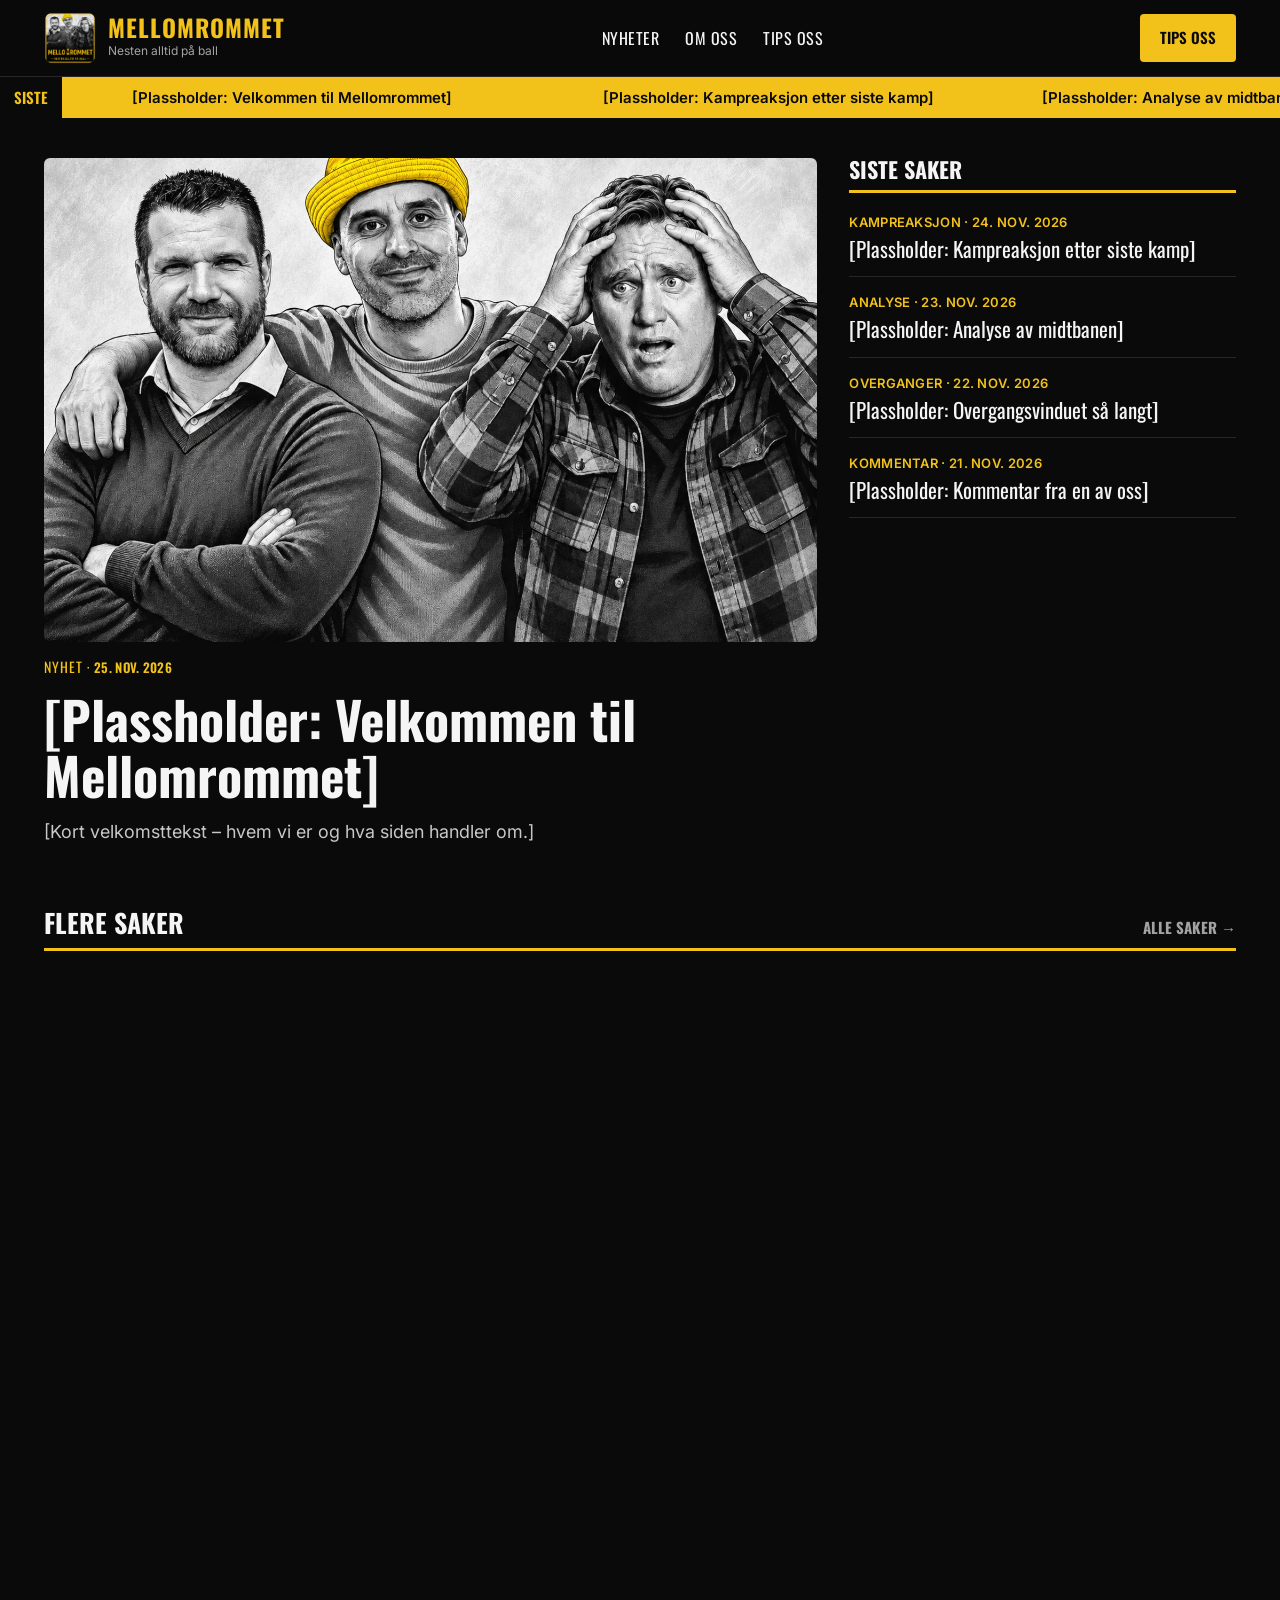
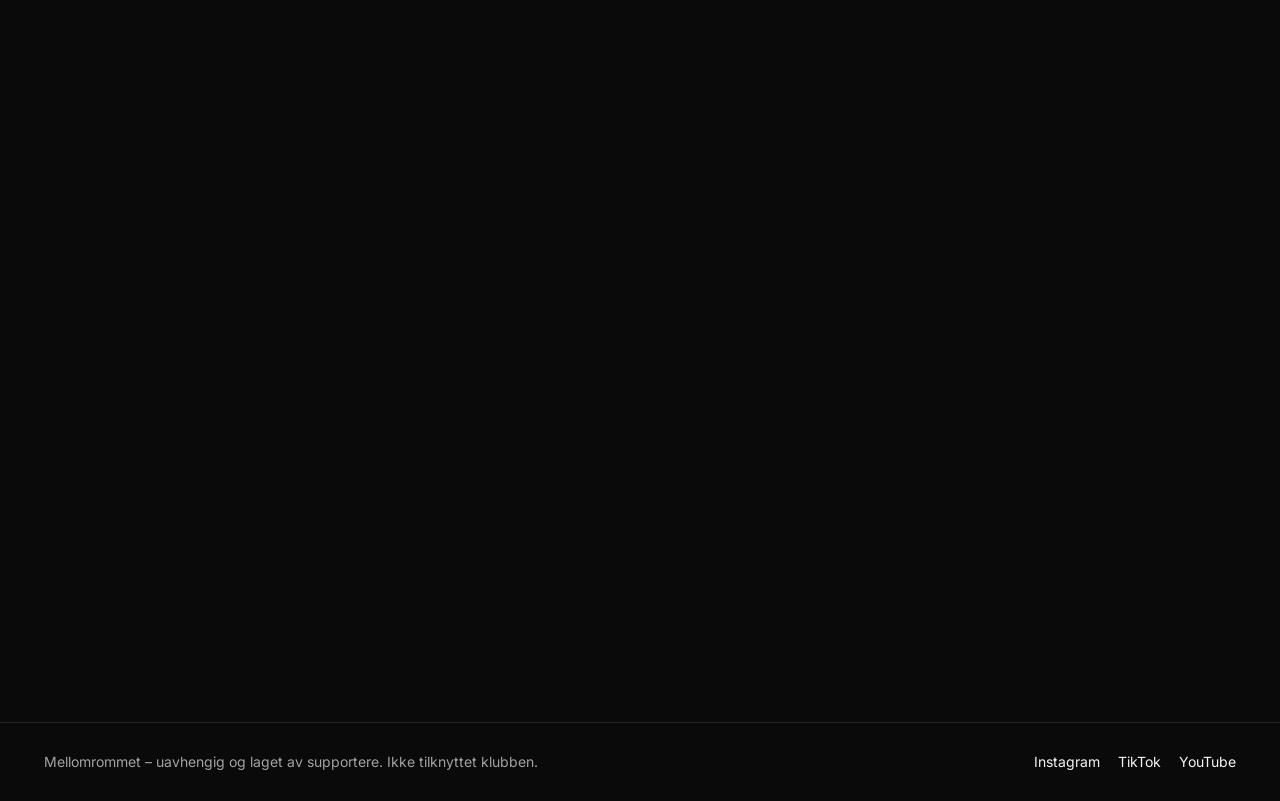
==== podkast.html @ 79f3010a "Add files via upload" ====
<!doctype html>
<html lang="nb">
<head>
<meta charset="utf-8">
<meta name="viewport" content="width=device-width, initial-scale=1">
<title>Podkast – Mellomrommet</title>
<meta name="description" content="Alle episoder av Mellomrommet.">
<meta property="og:title" content="Podkast – Mellomrommet">
<meta property="og:description" content="Alle episoder av Mellomrommet.">
<meta property="og:image" content="/images/logo-bred.png">
<meta name="theme-color" content="#0A0A0A">
<link rel="icon" href="/images/logo.png">
<link rel="preconnect" href="https://fonts.googleapis.com">
<link rel="preconnect" href="https://fonts.gstatic.com" crossorigin>
<link rel="stylesheet" href="https://fonts.googleapis.com/css2?family=Oswald:wght@500;600;700&family=Inter:wght@400;500;600&display=swap">
<link rel="stylesheet" href="/css/style.css">
</head>
<body data-side="podkast">
<main id="innhold"><div class="wrap"><p class="tom-melding">Laster …</p></div></main>
<script src="/js/app.js" defer></script>
</body>
</html>
---- css/style.css ----
:root{
  --bg:#0A0A0A; --surface:#161616; --surface2:#1C1C1C; --line:#262626; --line2:#3A3A3A;
  --gul:#F2C21B; --krem:#EDE4CC; --tekst:#F5F5F5; --tekst2:#C7C7C7; --dempet:#A3A3A3;
  --rad:6px; --maks:1240px;
}
*{box-sizing:border-box}
html{scroll-behavior:smooth}
body{margin:0;background:var(--bg);color:var(--tekst);font-family:Inter,system-ui,sans-serif;font-size:16px;line-height:1.55;-webkit-font-smoothing:antialiased}
img{max-width:100%;display:block}
a{color:var(--tekst);text-decoration:none}
a:hover{color:var(--gul)}
:focus-visible{outline:2px solid var(--gul);outline-offset:3px}
h1,h2,h3,.oswald{font-family:Oswald,Impact,sans-serif;font-weight:700;line-height:1.08;margin:0}
.wrap{max-width:var(--maks);margin:0 auto;padding:0 24px}
.skip{position:absolute;left:-999px;top:0;background:var(--gul);color:#000;padding:8px 12px;z-index:100}
.skip:focus{left:8px}

/* Header */
.header{position:sticky;top:0;z-index:50;background:rgba(10,10,10,.92);backdrop-filter:blur(8px);border-bottom:1px solid var(--line)}
.header .wrap{display:flex;align-items:center;justify-content:space-between;gap:20px;padding-top:12px;padding-bottom:12px}
.brand{display:flex;align-items:center;gap:12px}
.brand img{width:52px;height:52px;border-radius:10px;object-fit:cover}
.brand b{font-family:Oswald,sans-serif;font-size:24px;letter-spacing:1px;color:var(--gul);display:block;line-height:1}
.brand small{display:block;color:var(--dempet);font-size:12px;margin-top:3px}
.nav{display:flex;gap:26px;font-family:Oswald,sans-serif;text-transform:uppercase;letter-spacing:.5px;font-size:16px}
.nav a[aria-current="page"]{color:var(--gul)}
.knapp{display:inline-flex;align-items:center;gap:8px;background:var(--gul);color:#0A0A0A;font-family:Oswald,sans-serif;font-weight:600;text-transform:uppercase;font-size:15px;padding:12px 20px;border-radius:4px;border:0;cursor:pointer;transition:transform .15s,filter .15s}
.knapp:hover{color:#0A0A0A;filter:brightness(1.08);transform:translateY(-1px)}
.knapp.omriss{background:transparent;color:var(--tekst);border:1px solid var(--line2)}
.knapp.omriss:hover{border-color:var(--gul);color:var(--gul)}
.menyknapp{display:none;width:44px;height:44px;background:none;border:0;color:var(--tekst);cursor:pointer}
@media (max-width:900px){
  .nav{display:none;position:absolute;top:100%;left:0;right:0;flex-direction:column;gap:0;background:var(--bg);border-bottom:1px solid var(--line)}
  .nav.open{display:flex}
  .nav a{padding:14px 24px;border-top:1px solid var(--line)}
  .menyknapp{display:flex;align-items:center;justify-content:center}
  .header .lytt{display:none}
}

/* Ticker */
.ticker{background:var(--gul);color:#0A0A0A;overflow:hidden;display:flex;align-items:center;font-weight:600;font-size:15px}
.ticker .merke{flex-shrink:0;background:#0A0A0A;color:var(--gul);font-family:Oswald,sans-serif;text-transform:uppercase;padding:9px 14px;z-index:1}
.ticker .spor{display:flex;gap:48px;white-space:nowrap;padding-left:24px;animation:rull 40s linear infinite}
.ticker:hover .spor{animation-play-state:paused}
.ticker a{color:#0A0A0A}
.ticker a:hover{text-decoration:underline}
.ticker .kat{font-family:Oswald,sans-serif;text-transform:uppercase;font-size:13px;opacity:.7;margin-right:8px}
@keyframes rull{from{transform:translateX(0)}to{transform:translateX(-50%)}}

/* Typografi-hjelpere */
.kat{font-family:Oswald,sans-serif;color:var(--gul);text-transform:uppercase;font-size:14px;letter-spacing:1px}
.meta{font-size:13px;color:var(--dempet);text-transform:uppercase;font-weight:600;letter-spacing:.3px}
.seksjonstittel{font-family:Oswald,sans-serif;text-transform:uppercase;font-size:26px;border-bottom:3px solid var(--gul);padding-bottom:10px;margin:0 0 20px;display:flex;justify-content:space-between;align-items:baseline}
.seksjonstittel a{font-size:15px;color:var(--dempet)}
main{padding:40px 0 72px}
main > .wrap{display:flex;flex-direction:column;gap:64px}

/* Forside: hovedsak */
.lead{display:grid;grid-template-columns:2fr 1fr;gap:32px}
.hovedsak{display:flex;flex-direction:column;gap:14px}
.hovedsak .bilde{aspect-ratio:16/10;border-radius:var(--rad);overflow:hidden;background:var(--surface2)}
.hovedsak .bilde img{width:100%;height:100%;object-fit:cover;transition:transform .6s}
.hovedsak:hover .bilde img{transform:scale(1.03)}
.hovedsak h1{font-size:clamp(32px,4.2vw,52px);text-transform:none}
.hovedsak p{margin:0;color:var(--tekst2);font-size:18px}
.siste{display:flex;flex-direction:column}
.siste h2{font-size:22px;text-transform:uppercase;border-bottom:3px solid var(--gul);padding-bottom:8px;margin-bottom:4px}
.siste a{display:flex;flex-direction:column;gap:4px;padding:15px 0;border-bottom:1px solid var(--line)}
.siste a span:last-child{font-family:Oswald,sans-serif;font-size:21px;line-height:1.2}
.siste .meta{color:var(--gul)}

.boks{background:var(--surface);border:1px solid var(--line);border-radius:8px;padding:24px}
.nestekamp{margin-top:24px;display:flex;flex-direction:column;gap:6px}
.nestekamp strong{font-family:Oswald,sans-serif;font-size:26px;font-weight:600}

/* Episode */
.episode{display:grid;grid-template-columns:auto 1fr;gap:28px;align-items:center;padding:32px}
.episode > img{width:160px;height:160px;border-radius:8px;object-fit:cover}
.episode h2{font-size:32px;margin:6px 0 10px}
.episode p{margin:0 0 16px;color:var(--tekst2)}
.spiller{display:flex;align-items:center;gap:16px;margin-bottom:18px}
.spill{width:56px;height:56px;border-radius:50%;border:0;background:var(--gul);display:flex;align-items:center;justify-content:center;cursor:pointer;flex-shrink:0;transition:transform .15s}
.spill:hover{transform:scale(1.06)}
.spill svg{width:22px;height:22px;fill:#0A0A0A}
.bar{flex:1;height:6px;background:#333;border-radius:3px;cursor:pointer;position:relative}
.bar i{position:absolute;left:0;top:0;bottom:0;width:0;background:var(--gul);border-radius:3px}
.tid{color:var(--dempet);font-size:14px;min-width:88px;text-align:right}
.plattformer{display:flex;gap:10px;flex-wrap:wrap}
@media (max-width:700px){.episode{grid-template-columns:1fr;padding:20px}.episode > img{width:100%;height:auto;aspect-ratio:1}}

/* Kort */
.kort-grid{display:grid;grid-template-columns:repeat(auto-fill,minmax(260px,1fr));gap:24px}
.kort{display:flex;flex-direction:column;gap:10px;transition:transform .2s}
.kort:hover{transform:translateY(-4px)}
.kort .bilde{aspect-ratio:16/9;background:var(--surface2);border-radius:var(--rad);overflow:hidden;display:flex;align-items:center;justify-content:center}
.kort .bilde img{width:100%;height:100%;object-fit:cover}
.kort .bilde .tomt{width:64px;opacity:.35}
.kort h3{font-size:22px;line-height:1.2;font-weight:600}
.kort p{margin:0;color:var(--dempet);font-size:15px}

/* Om oss-bånd */
.to{display:grid;grid-template-columns:1fr 1fr;gap:48px;align-items:center}
.to img{border-radius:var(--rad);width:100%}
.to h2{font-size:clamp(34px,4vw,48px);text-transform:uppercase;margin:8px 0 16px}
.to p{color:var(--tekst2);font-size:18px;margin:0 0 12px}

/* Skjema */
.skjema{max-width:760px;display:flex;flex-direction:column;gap:12px}
.skjema h2{font-size:28px;text-transform:uppercase}
.skjema label{font-size:14px;font-weight:600}
.skjema input,.skjema textarea{background:var(--bg);color:var(--tekst);border:1px solid var(--line2);border-radius:4px;padding:12px;font:inherit}
.skjema textarea{min-height:120px;resize:vertical}
.skjema .knapp{align-self:flex-start}
.takk{color:var(--gul);font-weight:600}

/* Filter */
.filter{display:flex;flex-wrap:wrap;gap:8px;margin-bottom:28px}
.filter button{background:var(--surface);color:var(--tekst);border:1px solid var(--line2);border-radius:999px;padding:10px 16px;font:600 14px Inter,sans-serif;cursor:pointer}
.filter button[aria-pressed="true"]{background:var(--gul);color:#0A0A0A;border-color:var(--gul)}

/* Artikkel */
.artikkel{max-width:760px;margin:0 auto;display:flex;flex-direction:column;gap:18px}
.artikkel h1{font-size:clamp(34px,5vw,54px)}
.artikkel .ingress{font-size:20px;color:var(--tekst2);margin:0}
.artikkel .hovedbilde{border-radius:var(--rad);width:100%}
.brodtekst{font-size:18px;line-height:1.7}
.brodtekst a{color:var(--gul);text-decoration:underline}
.kilde{border-left:3px solid var(--gul);padding:12px 16px;background:var(--surface);font-size:15px}

/* Episodeliste */
.ep-liste{display:flex;flex-direction:column;gap:16px}
.ep-rad{display:grid;grid-template-columns:72px 1fr auto;gap:20px;align-items:center}
.ep-rad .nr{font-family:Oswald,sans-serif;font-size:36px;color:var(--gul);text-align:center}
.ep-rad h3{font-size:22px;font-weight:600;margin-bottom:4px}
.ep-rad p{margin:0;color:var(--dempet);font-size:15px}
@media (max-width:640px){.ep-rad{grid-template-columns:1fr}.ep-rad .nr{text-align:left}}

/* Programledere */
.personer{display:grid;grid-template-columns:repeat(auto-fit,minmax(220px,1fr));gap:24px}
.person h3{font-size:24px;margin-bottom:6px}
.person p{margin:0;color:var(--tekst2)}

/* Footer */
.footer{border-top:1px solid var(--line);color:var(--dempet);font-size:14px}
.footer .wrap{display:flex;justify-content:space-between;gap:16px;flex-wrap:wrap;padding-top:28px;padding-bottom:28px}
.footer nav{display:flex;gap:18px}

/* Animasjon inn ved scroll */
.reveal{opacity:0;transform:translateY(18px);transition:opacity .6s ease,transform .6s ease}
.reveal.vis{opacity:1;transform:none}
@media (prefers-reduced-motion:reduce){
  *{scroll-behavior:auto!important}
  .reveal{opacity:1;transform:none;transition:none}
  .ticker .spor{animation:none}
  .kort,.knapp,.spill,.hovedsak .bilde img{transition:none}
}
@media (max-width:860px){.lead,.to{grid-template-columns:1fr}}
.skjult{position:absolute;width:1px;height:1px;overflow:hidden;clip:rect(0 0 0 0)}
.tom-melding{color:var(--dempet)}
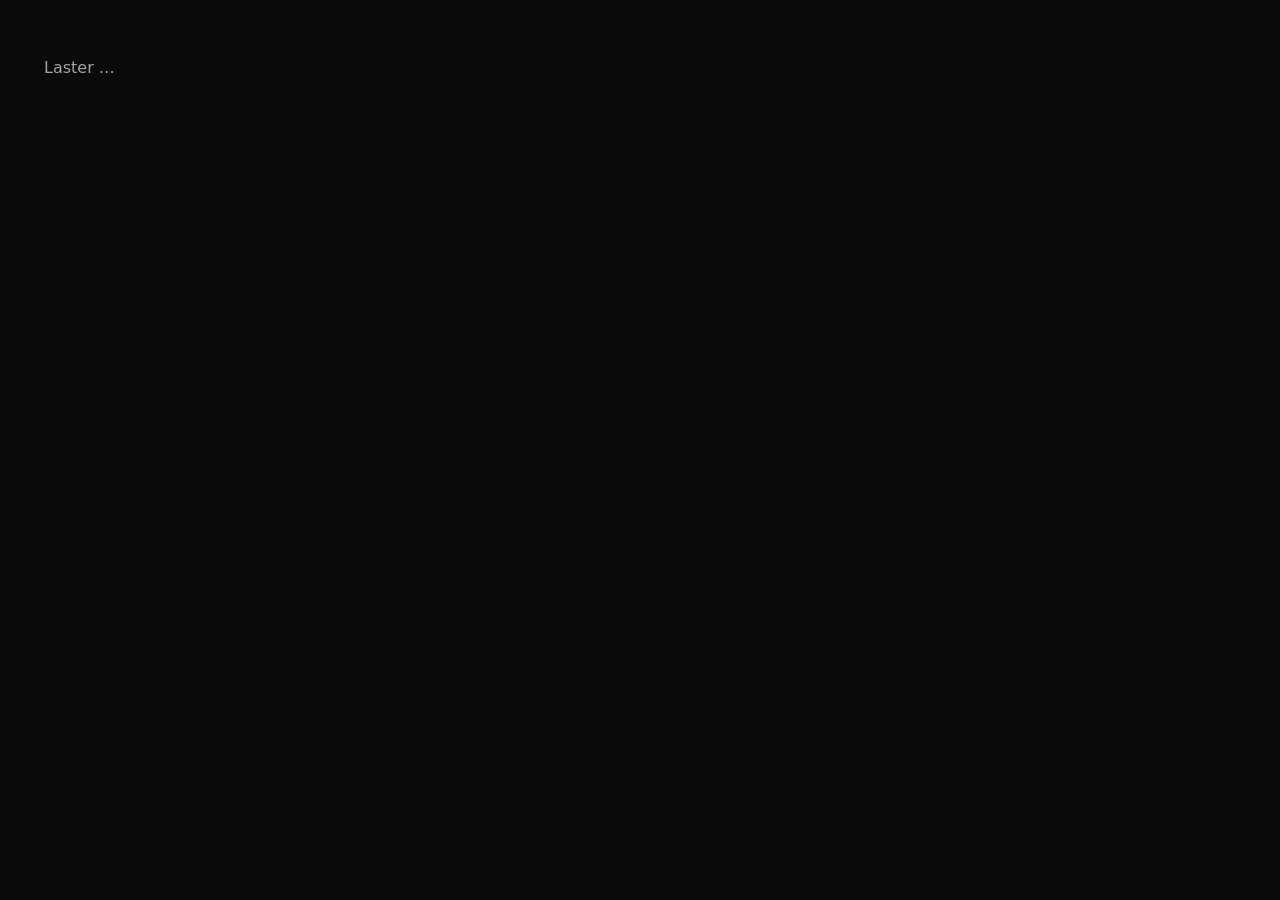
==== commit ee6c6446: "Update podkast.html" ====
--- a/podkast.html
+++ b/podkast.html
@@ -2,6 +2,7 @@
 <html lang="nb">
 <head>
 <meta charset="utf-8">
+<meta name="robots" content="noindex">
 <meta name="viewport" content="width=device-width, initial-scale=1">
 <title>Podkast – Mellomrommet</title>
 <meta name="description" content="Alle episoder av Mellomrommet.">
--- a/css/style.css
+++ b/css/style.css
@@ -138,7 +138,7 @@
 /* Programledere */
 .personer{display:grid;grid-template-columns:repeat(auto-fit,minmax(220px,1fr));gap:24px}
 .person h3{font-size:24px;margin-bottom:6px}
-.person p{margin:0;color:var(--tekst2)}
+.person p{margin:0 0 10px;color:var(--tekst2)}
 
 /* Footer */
 .footer{border-top:1px solid var(--line);color:var(--dempet);font-size:14px}
@@ -157,3 +157,45 @@
 @media (max-width:860px){.lead,.to{grid-template-columns:1fr}}
 .skjult{position:absolute;width:1px;height:1px;overflow:hidden;clip:rect(0 0 0 0)}
 .tom-melding{color:var(--dempet)}
+
+/* Mellomrommet mener */
+.spaltemerke{display:inline-block;background:var(--gul);color:#0A0A0A;padding:2px 8px;border-radius:3px;letter-spacing:.5px}
+.spalteingress{color:var(--tekst2);font-size:18px;margin:-8px 0 24px;max-width:640px}
+.segment{margin-top:36px;padding-top:24px;border-top:1px solid var(--line)}
+.segment h2{font-family:Oswald,sans-serif;text-transform:uppercase;color:var(--gul);font-size:24px;margin:0 0 12px}
+.ks-ingress{color:var(--tekst2);margin:0 0 16px}
+.ks-grid{display:grid;grid-template-columns:repeat(auto-fit,minmax(260px,1fr));gap:14px}
+.ks-kort{background:var(--surface);border:1px solid var(--line2);border-left:8px solid;border-radius:6px;padding:16px}
+.ks-kort.gul{border-left-color:#F2C21B}.ks-kort.rod{border-left-color:#E03A3A}.ks-kort.gronn{border-left-color:#2FB45A}.ks-kort.softis{border-left-color:#F6EBD9;background:linear-gradient(135deg,var(--surface),#2a2418)}
+.ks-merke{display:block;font-family:Oswald,sans-serif;text-transform:uppercase;font-size:14px;letter-spacing:1px;color:var(--tekst2);margin-bottom:6px}
+.ks-kort strong{display:block;font-size:20px;margin-bottom:4px}
+.ks-kort p{margin:0;color:var(--tekst2);font-size:15px}
+.ukas-kort .hovedbilde{width:100%;max-height:420px;object-fit:cover;object-position:top;border-radius:6px;margin-bottom:12px}
+.stilling{margin-top:16px}
+.stilling table{width:100%;border-collapse:collapse;margin-top:8px;font-size:15px}
+.stilling th{text-align:left;color:var(--tekst2);font-weight:600;font-size:13px;text-transform:uppercase;padding:6px 4px;border-bottom:1px solid var(--line2)}
+.stilling td{padding:8px 4px;border-bottom:1px solid var(--line)}
+.stilling .tall{text-align:right;font-variant-numeric:tabular-nums}
+.stilling tr.leder td{color:var(--gul);font-weight:700}
+.stilling .fotnote{color:var(--tekst2);font-size:13px;margin:10px 0 0}
+.mer{display:inline-block;margin-top:10px;color:var(--gul);font-weight:600}
+#stilling{max-width:520px;margin-bottom:28px}
+.poengliste{list-style:none;padding:0;margin:0 0 8px}
+.poengliste li{padding:6px 0;border-bottom:1px solid var(--line)}
+.poengliste b{display:inline-block;min-width:48px;color:var(--gul)}
+.analyseboks h3{font-family:Oswald,sans-serif;text-transform:uppercase;font-size:18px;margin:20px 0 10px}
+.maane{margin:0 0 8px;font-size:17px}
+.skyld{display:flex;flex-direction:column;gap:14px}
+.skyld-topp{display:flex;justify-content:space-between;gap:12px;margin-bottom:4px}
+.skyld-topp b{color:var(--gul);font-variant-numeric:tabular-nums}
+.skyld-bar{height:10px;background:var(--surface);border:1px solid var(--line2);border-radius:99px;overflow:hidden}
+.skyld-bar i{display:block;height:100%;background:var(--gul)}
+.skyld-rad p{margin:6px 0 0;color:var(--tekst2);font-size:15px}
+.konklusjon{margin-top:20px;background:var(--gul);color:#0A0A0A;border-radius:6px;padding:16px 18px}
+.konklusjon .kat{color:#0A0A0A}
+.konklusjon p{margin:4px 0 0;font-size:18px;font-weight:600}
+.kampfakta{background:var(--surface);border:1px solid var(--line2);border-radius:6px;padding:16px 18px;margin-bottom:8px}
+.kampfakta .kat{display:block;margin-bottom:8px}
+.ukas-kort .hovedbilde{display:block;width:100%;max-width:520px;max-height:none;object-fit:contain;margin:0 auto 14px}
+.boks.lytt{margin:20px 0;border-color:var(--gul)}
+.boks.lytt p{color:var(--tekst2);margin:6px 0 12px}
